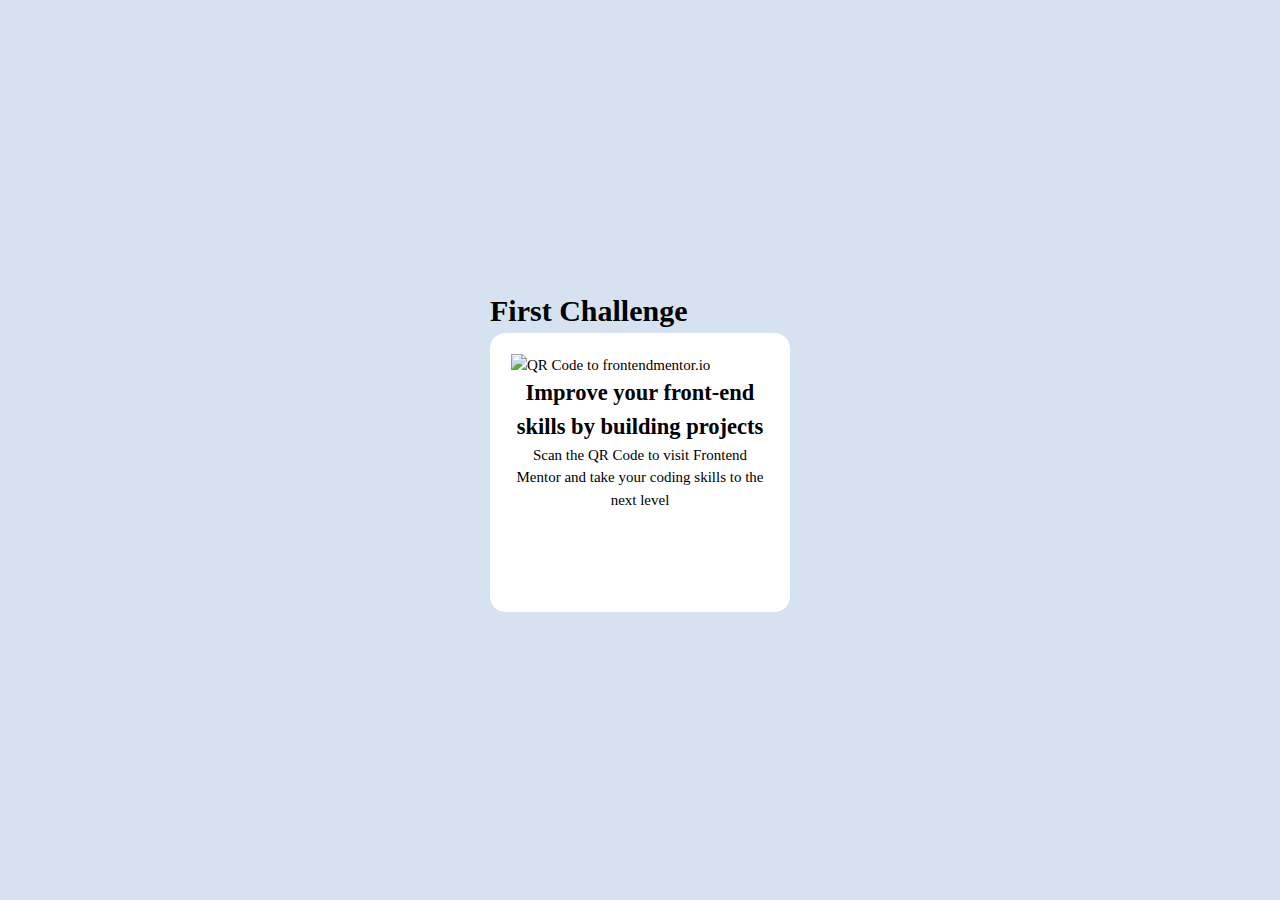
==== index.html @ e7b9688b "Second Commit" ====
<!DOCTYPE html>
<html lang="en">

<head>
    <meta charset="UTF-8">
    <meta http-equiv="X-UA-Compatible" content="IE=edge">
    <meta name="viewport" content="width=device-width, initial-scale=1.0">
    <link rel="stylesheet" href="styles.css">
    <link rel="icon" type="image/x-icon" href="/images/favicon-32x32.png">
    <style>
        @import url('https://fonts.googleapis.com/css2?family=Outfit:wght@400;700&display=swap');
      </style>
    <title>QR Code</title>
</head>

<body>
    <main>
        <h1>First Challenge</h1>
        <figure>
            <img src="/images/image-qr-code.png" alt="QR Code to frontendmentor.io" style="width: 100%;">
            <figcaption>
                <h2>Improve your front-end skills by building projects</h2>
                <p>Scan the QR Code to visit Frontend Mentor and take your coding skills to the next level</p>
            </figcaption>
        </figure>
    </main>
</body>

</html>
---- styles.css ----
/*
  1. Use a more-intuitive box-sizing model.
*/
*,
*::before,
*::after {
    box-sizing: border-box;
}

/*
    2. Remove default margin
  */
* {
    margin: 0;
}

/*
    3. Allow percentage-based heights in the application
  */
html,
body {
    height: 100%;
}

/*
    Typographic tweaks!
    4. Add accessible line-height
    5. Improve text rendering
  */
body {
    line-height: 1.5;
    -webkit-font-smoothing: antialiased;
}

/*
    6. Improve media defaults
  */
img,
picture,
video,
canvas,
svg {
    display: block;
    max-width: 100%;
}

/*
    7. Remove built-in form typography styles
  */
input,
button,
textarea,
select {
    font: inherit;
}

/*
    8. Avoid text overflows
  */
p,
h1,
h2,
h3,
h4,
h5,
h6 {
    overflow-wrap: break-word;
}

/*
    9. Create a root stacking context
  */
#root,
#__next {
    isolation: isolate;
}

body {
    background-color: hsl(212, 45%, 89%);
    font-size: 15px;
    display: flex;
    flex-direction: column;
    justify-content: center;
    align-items: center;
}

figure {
    background-color: white;
    max-width: 300px;
    padding: 20px 20px 100px 20px;
    border-style: solid;
    border-width: thin;
    border-color: hsl(0, 0%, 100%);
    border-radius: 15px;
}

figcaption {
    text-align: center;
}
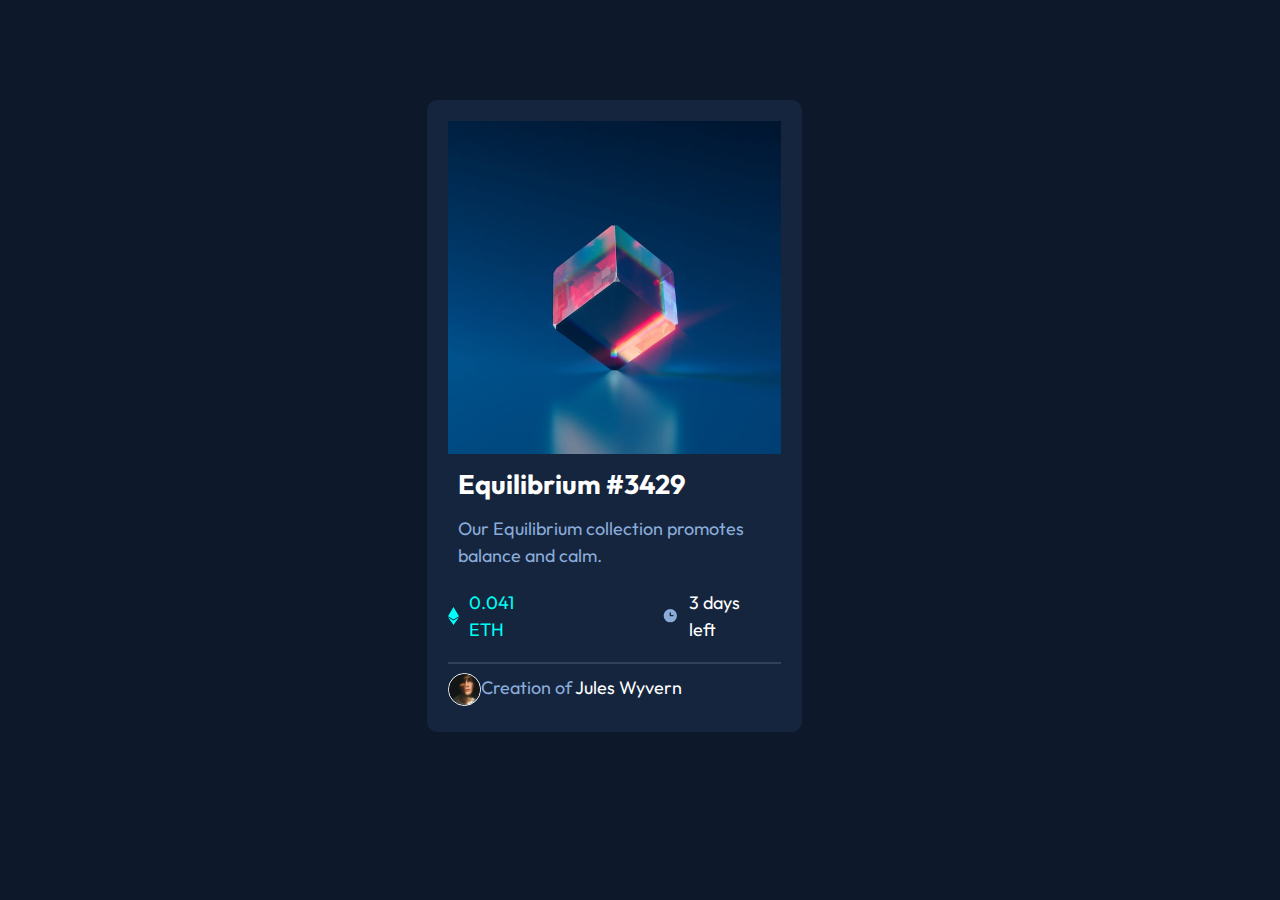
==== commit 81dce44d: "Add files via upload" ====
--- a/index.html
+++ b/index.html
@@ -2,28 +2,37 @@
 <html lang="en">
 
 <head>
-    <meta charset="UTF-8">
-    <meta http-equiv="X-UA-Compatible" content="IE=edge">
-    <meta name="viewport" content="width=device-width, initial-scale=1.0">
-    <link rel="stylesheet" href="styles.css">
-    <link rel="icon" type="image/x-icon" href="/images/favicon-32x32.png">
-    <style>
-        @import url('https://fonts.googleapis.com/css2?family=Outfit:wght@400;700&display=swap');
-      </style>
-    <title>QR Code</title>
+  <meta charset="UTF-8">
+  <meta name="viewport" content="width=device-width, initial-scale=1.0">
+  <link rel="stylesheet" href="styles.css">
+  <link rel="icon" type="image/png" sizes="32x32" href="/NFT component/images/favicon-32x32.png">
+  <link rel="preconnect" href="https://fonts.googleapis.com">
+  <link rel="preconnect" href="https://fonts.gstatic.com" crossorigin>
+  <link href="https://fonts.googleapis.com/css2?family=Outfit:wght@300;400;600&display=swap" rel="stylesheet">
+
+  <title>Frontend Mentor NFT preview card component</title>
 </head>
 
 <body>
-    <main>
-        <h1>First Challenge</h1>
-        <figure>
-            <img src="/images/image-qr-code.png" alt="QR Code to frontendmentor.io" style="width: 100%;">
-            <figcaption>
-                <h2>Improve your front-end skills by building projects</h2>
-                <p>Scan the QR Code to visit Frontend Mentor and take your coding skills to the next level</p>
-            </figcaption>
-        </figure>
-    </main>
+  <main class="nft-grid isolate">
+    <div class="grid-col-2">
+      <img src="/NFT component/images/image-equilibrium.jpg" alt="" class="faded">
+      <img src="/NFT component/images/icon-view.svg" alt="" class="img-top">
+      <h2 class="hovering">Equilibrium #3429</h2>
+
+      <p class="softblue">Our Equilibrium collection promotes balance and calm.</p>
+      <div class="container">
+        <img src="/NFT component/images/icon-ethereum.svg" alt="">
+        <p style="color:hsl(178, 100%, 50%)">0.041 ETH</p>
+        <img src="/NFT component/images/icon-clock.svg" alt="" class="item-3">
+        <p class="softblue, item-4">3 days left</p>
+      </div>
+      <hr>
+      <img src="/NFT component/images/image-avatar.png" class="avatar">
+      <p><span class="softblue">Creation of</span> <span class="hovering">Jules Wyvern</span> </p>
+    </div>
+
+  </main>
 </body>
 
 </html>--- a/styles.css
+++ b/styles.css
@@ -1,99 +1,164 @@
-/*
-  1. Use a more-intuitive box-sizing model.
-*/
-*,
-*::before,
-*::after {
-    box-sizing: border-box;
-}
-
-/*
-    2. Remove default margin
-  */
-* {
-    margin: 0;
-}
-
-/*
-    3. Allow percentage-based heights in the application
-  */
-html,
-body {
-    height: 100%;
-}
-
-/*
-    Typographic tweaks!
-    4. Add accessible line-height
-    5. Improve text rendering
-  */
-body {
-    line-height: 1.5;
-    -webkit-font-smoothing: antialiased;
-}
-
-/*
-    6. Improve media defaults
-  */
-img,
-picture,
-video,
-canvas,
-svg {
-    display: block;
-    max-width: 100%;
-}
-
-/*
-    7. Remove built-in form typography styles
-  */
-input,
-button,
-textarea,
-select {
-    font: inherit;
-}
-
-/*
-    8. Avoid text overflows
-  */
-p,
-h1,
-h2,
-h3,
-h4,
-h5,
-h6 {
-    overflow-wrap: break-word;
-}
-
-/*
-    9. Create a root stacking context
-  */
-#root,
-#__next {
-    isolation: isolate;
-}
-
-body {
-    background-color: hsl(212, 45%, 89%);
-    font-size: 15px;
-    display: flex;
-    flex-direction: column;
-    justify-content: center;
-    align-items: center;
-}
-
-figure {
-    background-color: white;
-    max-width: 300px;
-    padding: 20px 20px 100px 20px;
-    border-style: solid;
-    border-width: thin;
-    border-color: hsl(0, 0%, 100%);
-    border-radius: 15px;
-}
-
-figcaption {
-    text-align: center;
+/*
+  1. Use a more-intuitive box-sizing model.
+*/
+*,
+*::before,
+*::after {
+  box-sizing: border-box;
+}
+
+/*
+    2. Remove default margin
+  */
+* {
+  margin: 0;
+}
+
+/*
+    3. Allow percentage-based heights in the application
+  */
+html,
+body {
+  height: 100%;
+}
+
+/*
+    Typographic tweaks!
+    4. Add accessible line-height
+    5. Improve text rendering
+  */
+body {
+  line-height: 1.5;
+  -webkit-font-smoothing: antialiased;
+}
+
+/*
+    6. Improve media defaults
+  */
+img,
+picture,
+video,
+canvas,
+svg {
+  display: block;
+  max-width: 100%;
+}
+
+/*
+    7. Remove built-in form typography styles
+  */
+input,
+button,
+textarea,
+select {
+  font: inherit;
+}
+
+/*
+    8. Avoid text overflows
+  */
+p,
+h1,
+h2,
+h3,
+h4,
+h5,
+h6 {
+  overflow-wrap: break-word;
+}
+
+body {
+  background-color: hsl(217, 54%, 11%);
+  font-size: 18px;
+  font-weight: 300, 400, 600;
+  font-family: 'Outfit', sans-serif;
+}
+
+.nft-grid {
+  display: grid;
+  justify-content: center;
+  place-content: center;
+  grid-template-columns: repeat(3, 1fr);
+
+}
+
+.grid-col-2 {
+  grid-column: 2 / 3;
+  padding: 20px 20px 20px 20px;
+  background-color: hsl(216, 50%, 16%);
+  border-style: solid;
+  border-width: thin;
+  border-color: hsl(216, 50%, 16%);
+  border-radius: 10px;
+  margin-top: 100px;
+  max-width: 375px;
+}
+
+p,
+h2 {
+  color: hsl(0, 0%, 100%);
+  margin: 10px;
+}
+
+hr {
+  display: block;
+  margin-top: 0.5em;
+  margin-bottom: 0.5em;
+  margin-left: auto;
+  margin-right: auto;
+  border-style: solid;
+  border-color: hsl(215, 32%, 27%);
+  border-width: thin;
+}
+
+.avatar {
+  width: 10%;
+  border-width: 1px;
+  border-style: solid;
+  border-radius: 50%;
+  border-color: white;
+  float: left;
+}
+
+.softblue {
+  color: hsl(215, 51%, 70%);
+}
+
+.container {
+  display: flex;
+  align-items: center;
+  justify-content: start;
+}
+
+.item-3 {
+  margin-left: 100px;
+
+}
+
+.hovering:hover {
+color: hsl(178, 100%, 50%);
+}
+
+.img-top {
+  display: none;
+  position: absolute;
+  background-color:hsl(178, 100%, 50%, 60%) ;
+  top: 50%;
+  left: 50%;
+}
+.img-top:hover{
+  z-index: 3;
+
+}
+.faded:hover{
+ opacity: 0.5;
+ mix-blend-mode: multiply;
+}
+.faded{
+  opacity: 1;
+  background-color: hsl(178, 100%, 50%,60%) ;
+}
+.isolate {
+  isolation: isolate; /* Without isolation, the background color will be taken into account */
+  position: relative;
 }